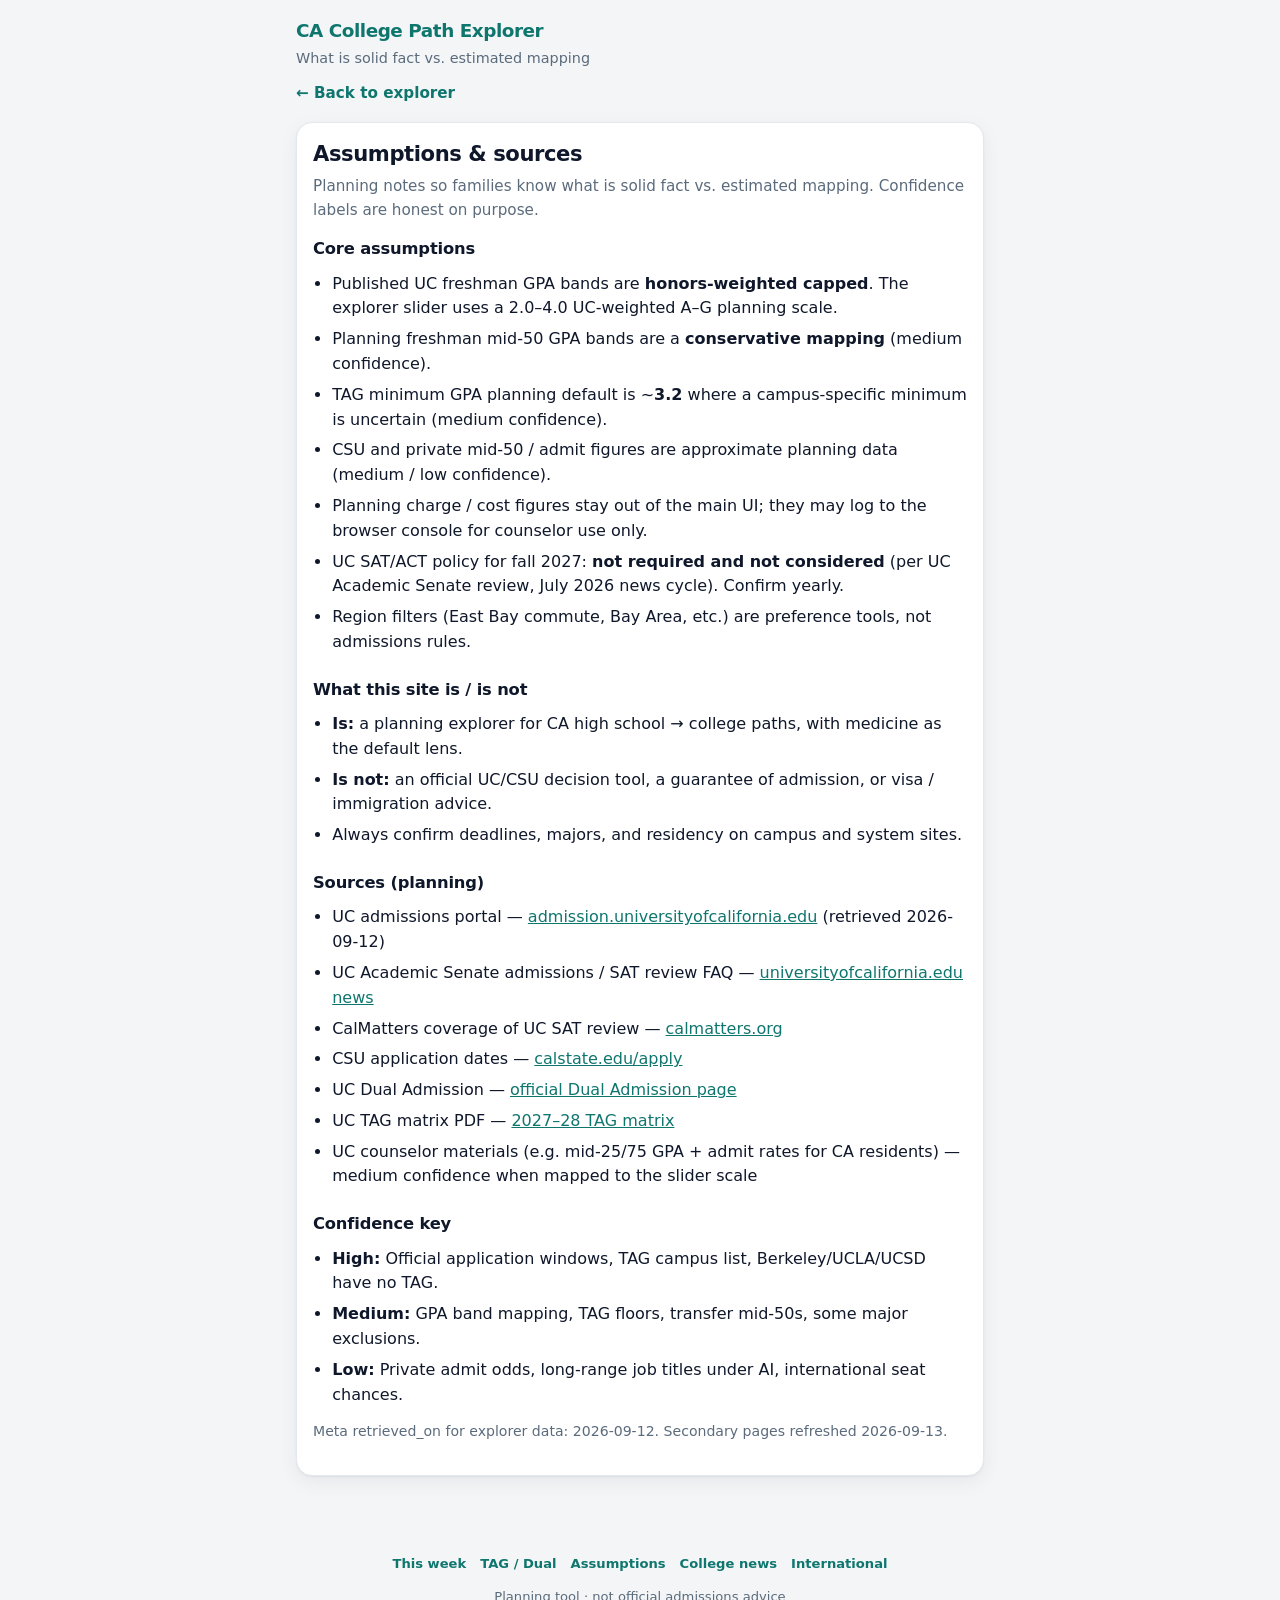
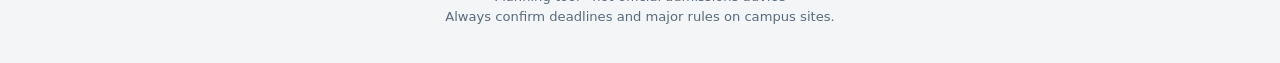
==== assumptions.html @ f8ac820b "Ship unlocked v3 explorer + footer pages Package marketplace UI, CA-default scope, TAG/news/internat" ====
<!DOCTYPE html>
<html lang="en">
<head>
<meta charset="UTF-8">
<meta name="viewport" content="width=device-width, initial-scale=1, viewport-fit=cover">
<meta name="theme-color" content="#0f766e">
<title>Assumptions & sources · CA College Path</title>
<style>

:root {
  --bg:#f3f5f7; --surface:#fff; --ink:#0f172a; --muted:#5b6b7c;
  --line:#e3e8ee; --line-strong:#c9d3dc;
  --accent:#0f766e; --accent-ink:#fff; --accent-soft:#e6f5f3; --accent-mid:#14b8a6;
  --banner:#fffbeb; --banner-line:#fcd34d;
  --radius:16px; --radius-sm:12px; --radius-pill:999px;
  --shadow:0 1px 2px rgba(15,23,42,.05),0 6px 20px rgba(15,23,42,.06);
  --tap:44px;
  --font:system-ui,-apple-system,BlinkMacSystemFont,"Segoe UI",Roboto,"Helvetica Neue",Arial,sans-serif;
  --space:16px; --wrap:720px;
}
*,*::before,*::after{box-sizing:border-box}
html{-webkit-text-size-adjust:100%;scroll-behavior:smooth}
body{margin:0;font-family:var(--font);font-size:16px;line-height:1.55;color:var(--ink);background:var(--bg);min-height:100dvh;-webkit-font-smoothing:antialiased}
a{color:var(--accent)}
a:focus-visible,button:focus-visible{outline:3px solid var(--accent-mid);outline-offset:2px}
.wrap{max-width:var(--wrap);margin:0 auto;padding:12px var(--space) 40px}
.hero{padding:8px 0 4px}
.hero .brand{font-weight:750;font-size:1.15rem;letter-spacing:-.025em;color:var(--accent);line-height:1.2;margin:0}
.hero .brand a{color:inherit;text-decoration:none}
.hero .pitch{margin:6px 0 0;color:var(--muted);font-size:.9rem;line-height:1.4}
.back-link{display:inline-flex;align-items:center;gap:6px;margin:10px 0 2px;font-weight:650;font-size:.95rem;text-decoration:none}
.panel{background:var(--surface);border:1px solid var(--line);border-radius:var(--radius);padding:18px 16px;margin:14px 0;box-shadow:var(--shadow)}
.panel h1{margin:0 0 8px;font-size:1.32rem;letter-spacing:-.02em;line-height:1.25}
.panel h2{margin:22px 0 10px;font-size:1.02rem;letter-spacing:-.01em}
.panel h2:first-of-type{margin-top:14px}
.lead{color:var(--muted);margin:0 0 8px;font-size:.95rem}
.note{background:var(--banner);border:1px solid var(--banner-line);border-radius:var(--radius-sm);padding:12px 14px;margin:14px 0;font-size:.92rem}
ul,ol{padding-left:1.2em;margin:8px 0 12px}
li{margin:6px 0}
.pill-row{display:flex;flex-wrap:wrap;gap:6px;margin:10px 0}
.pill{background:var(--accent-soft);color:var(--accent);font-size:.74rem;font-weight:650;padding:4px 10px;border-radius:var(--radius-pill)}
.campuses{display:grid;gap:8px;margin:12px 0}
.campus{border:1px solid var(--line);border-radius:var(--radius-sm);padding:12px 14px;background:#fafbfc}
.campus b{color:var(--accent)}
.checklist label{display:flex;gap:12px;align-items:flex-start;min-height:var(--tap);padding:10px 0;border-bottom:1px solid var(--line);cursor:pointer}
.checklist input{width:20px;height:20px;margin-top:2px;accent-color:var(--accent);flex-shrink:0}
.link-cards{display:grid;gap:10px;margin:12px 0}
.link-card{display:block;border:1px solid var(--line);border-radius:var(--radius-sm);padding:14px;text-decoration:none;color:inherit;background:#fafbfc}
.link-card:hover{border-color:var(--accent);background:var(--accent-soft)}
.link-card .title{font-weight:700;color:var(--accent);margin:0 0 4px}
.link-card .desc{margin:0;font-size:.88rem;color:var(--muted)}
.btn-row{display:flex;flex-wrap:wrap;gap:8px;margin:12px 0}
.btn{display:inline-flex;align-items:center;justify-content:center;min-height:var(--tap);padding:10px 16px;border-radius:var(--radius-sm);background:var(--accent);color:#fff!important;font-weight:650;text-decoration:none;border:none}
.btn.ghost{background:var(--surface);color:var(--ink)!important;border:1.5px solid var(--line-strong)}
.btn.ghost:hover{border-color:var(--accent);color:var(--accent)!important}
.muted{color:var(--muted);font-size:.88rem}
.site-footer{text-align:center;color:var(--muted);font-size:.82rem;padding:24px 16px 36px;line-height:1.55;max-width:var(--wrap);margin:0 auto}
.site-footer nav{display:flex;flex-wrap:wrap;gap:8px 14px;justify-content:center;margin-bottom:12px}
.site-footer nav a{color:var(--accent);font-weight:650;text-decoration:none}
.site-footer nav a:hover{text-decoration:underline}
.kbd-hint{font-size:.78rem;color:var(--muted);margin:8px 0 0}
@media (max-width:390px){.wrap{padding-left:12px;padding-right:12px}}

</style>
</head>
<body>
<main class="wrap">
  <header class="hero">
    <h1 class="brand"><a href="index.html">CA College Path Explorer</a></h1>
    <p class="pitch">What is solid fact vs. estimated mapping</p>
  </header>
  <a class="back-link" href="index.html">← Back to explorer</a>
  <article class="panel">
    <h1>Assumptions &amp; sources</h1>
    <p class="lead">Planning notes so families know what is solid fact vs. estimated mapping. Confidence labels are honest on purpose.</p>
    <h2>Core assumptions</h2>
    <ul>
      <li>Published UC freshman GPA bands are <b>honors-weighted capped</b>. The explorer slider uses a 2.0–4.0 UC-weighted A–G planning scale.</li>
      <li>Planning freshman mid-50 GPA bands are a <b>conservative mapping</b> (medium confidence).</li>
      <li>TAG minimum GPA planning default is ~<b>3.2</b> where a campus-specific minimum is uncertain (medium confidence).</li>
      <li>CSU and private mid-50 / admit figures are approximate planning data (medium / low confidence).</li>
      <li>Planning charge / cost figures stay out of the main UI; they may log to the browser console for counselor use only.</li>
      <li>UC SAT/ACT policy for fall 2027: <b>not required and not considered</b> (per UC Academic Senate review, July 2026 news cycle). Confirm yearly.</li>
      <li>Region filters (East Bay commute, Bay Area, etc.) are preference tools, not admissions rules.</li>
    </ul>
    <h2>What this site is / is not</h2>
    <ul>
      <li><b>Is:</b> a planning explorer for CA high school → college paths, with medicine as the default lens.</li>
      <li><b>Is not:</b> an official UC/CSU decision tool, a guarantee of admission, or visa / immigration advice.</li>
      <li>Always confirm deadlines, majors, and residency on campus and system sites.</li>
    </ul>
    <h2>Sources (planning)</h2>
    <ul>
      <li>UC admissions portal — <a href="https://admission.universityofcalifornia.edu/" rel="noopener" target="_blank">admission.universityofcalifornia.edu</a> (retrieved 2026-09-12)</li>
      <li>UC Academic Senate admissions / SAT review FAQ — <a href="https://www.universityofcalifornia.edu/news/press-releases-and-statements/academic-senate-review-admissions" rel="noopener" target="_blank">universityofcalifornia.edu news</a></li>
      <li>CalMatters coverage of UC SAT review — <a href="https://calmatters.org/education/higher-education/2026/07/uc-sat-california/" rel="noopener" target="_blank">calmatters.org</a></li>
      <li>CSU application dates — <a href="https://www.calstate.edu/apply/pages/application-dates-deadlines.aspx" rel="noopener" target="_blank">calstate.edu/apply</a></li>
      <li>UC Dual Admission — <a href="https://admission.universityofcalifornia.edu/admission-requirements/transfer-requirements/uc-transfer-programs/dual-admission.html" rel="noopener" target="_blank">official Dual Admission page</a></li>
      <li>UC TAG matrix PDF — <a href="https://admission.universityofcalifornia.edu/_assets/files/transfer-requirements/updated_202728-tag-matrix_ada.pdf" rel="noopener" target="_blank">2027–28 TAG matrix</a></li>
      <li>UC counselor materials (e.g. mid-25/75 GPA + admit rates for CA residents) — medium confidence when mapped to the slider scale</li>
    </ul>
    <h2>Confidence key</h2>
    <ul>
      <li><b>High:</b> Official application windows, TAG campus list, Berkeley/UCLA/UCSD have no TAG.</li>
      <li><b>Medium:</b> GPA band mapping, TAG floors, transfer mid-50s, some major exclusions.</li>
      <li><b>Low:</b> Private admit odds, long-range job titles under AI, international seat chances.</li>
    </ul>
    <p class="muted">Meta retrieved_on for explorer data: 2026-09-12. Secondary pages refreshed 2026-09-13.</p>
  </article>
</main>
<footer class="site-footer">
  <nav aria-label="More pages">
    <a href="this-week.html">This week</a>
    <a href="tag.html">TAG / Dual</a>
    <a href="assumptions.html">Assumptions</a>
    <a href="news.html">College news</a>
    <a href="international.html">International</a>
  </nav>
  <div>Planning tool · not official admissions advice<br>
  Always confirm deadlines and major rules on campus sites.</div>
</footer>
</body>
</html>
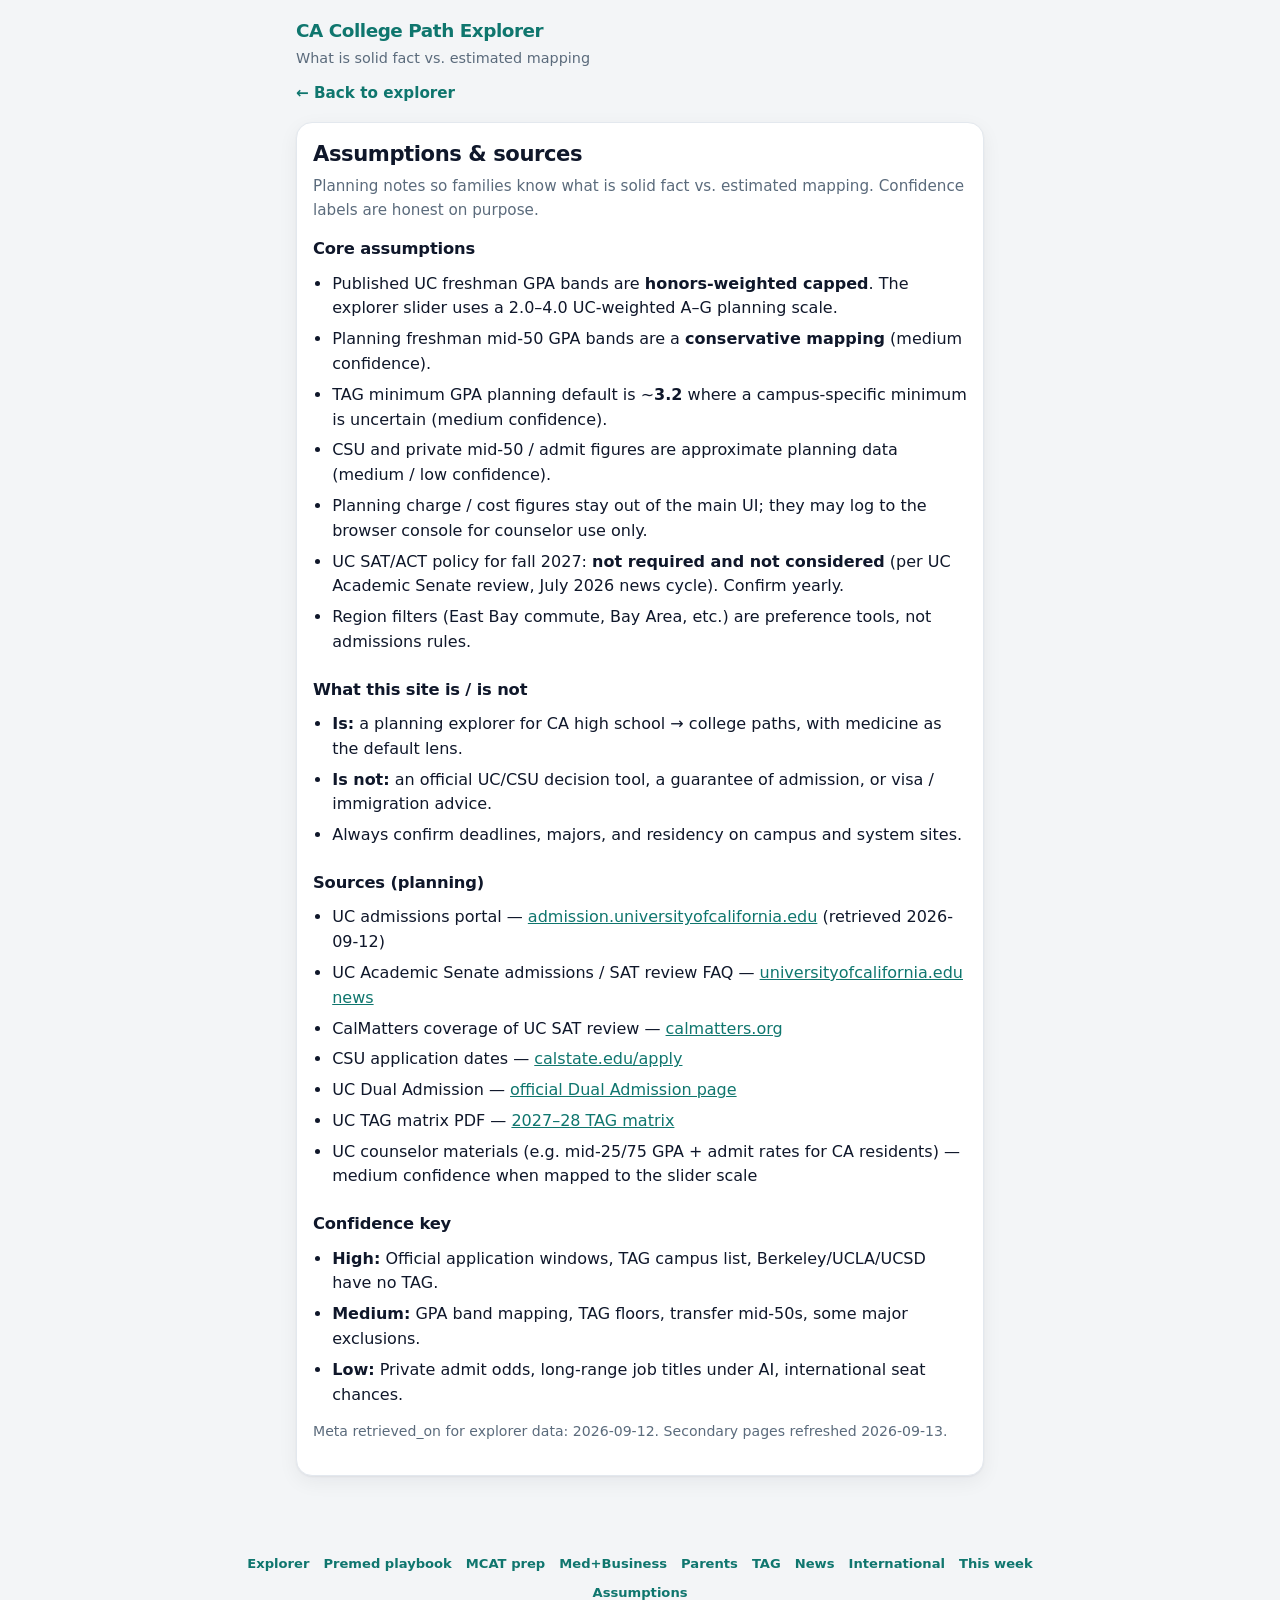
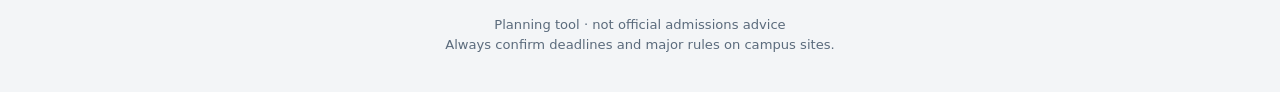
==== commit 167be023: "Add MCAT practice app, med+business playbook, and shared footer Ship original MCAT stretch/full prac" ====
--- a/assumptions.html
+++ b/assumptions.html
@@ -110,14 +110,20 @@
 </main>
 <footer class="site-footer">
   <nav aria-label="More pages">
+    <a href="index.html">Explorer</a>
+    <a href="premed-playbook.html">Premed playbook</a>
+    <a href="mcat-prep.html">MCAT prep</a>
+    <a href="med-business-playbook.html">Med+Business</a>
+    <a href="parents.html">Parents</a>
+    <a href="tag.html">TAG</a>
+    <a href="news.html">News</a>
+    <a href="international.html">International</a>
     <a href="this-week.html">This week</a>
-    <a href="tag.html">TAG / Dual</a>
     <a href="assumptions.html">Assumptions</a>
-    <a href="news.html">College news</a>
-    <a href="international.html">International</a>
   </nav>
   <div>Planning tool · not official admissions advice<br>
   Always confirm deadlines and major rules on campus sites.</div>
 </footer>
+<script src="footer.js"></script>
 </body>
 </html>
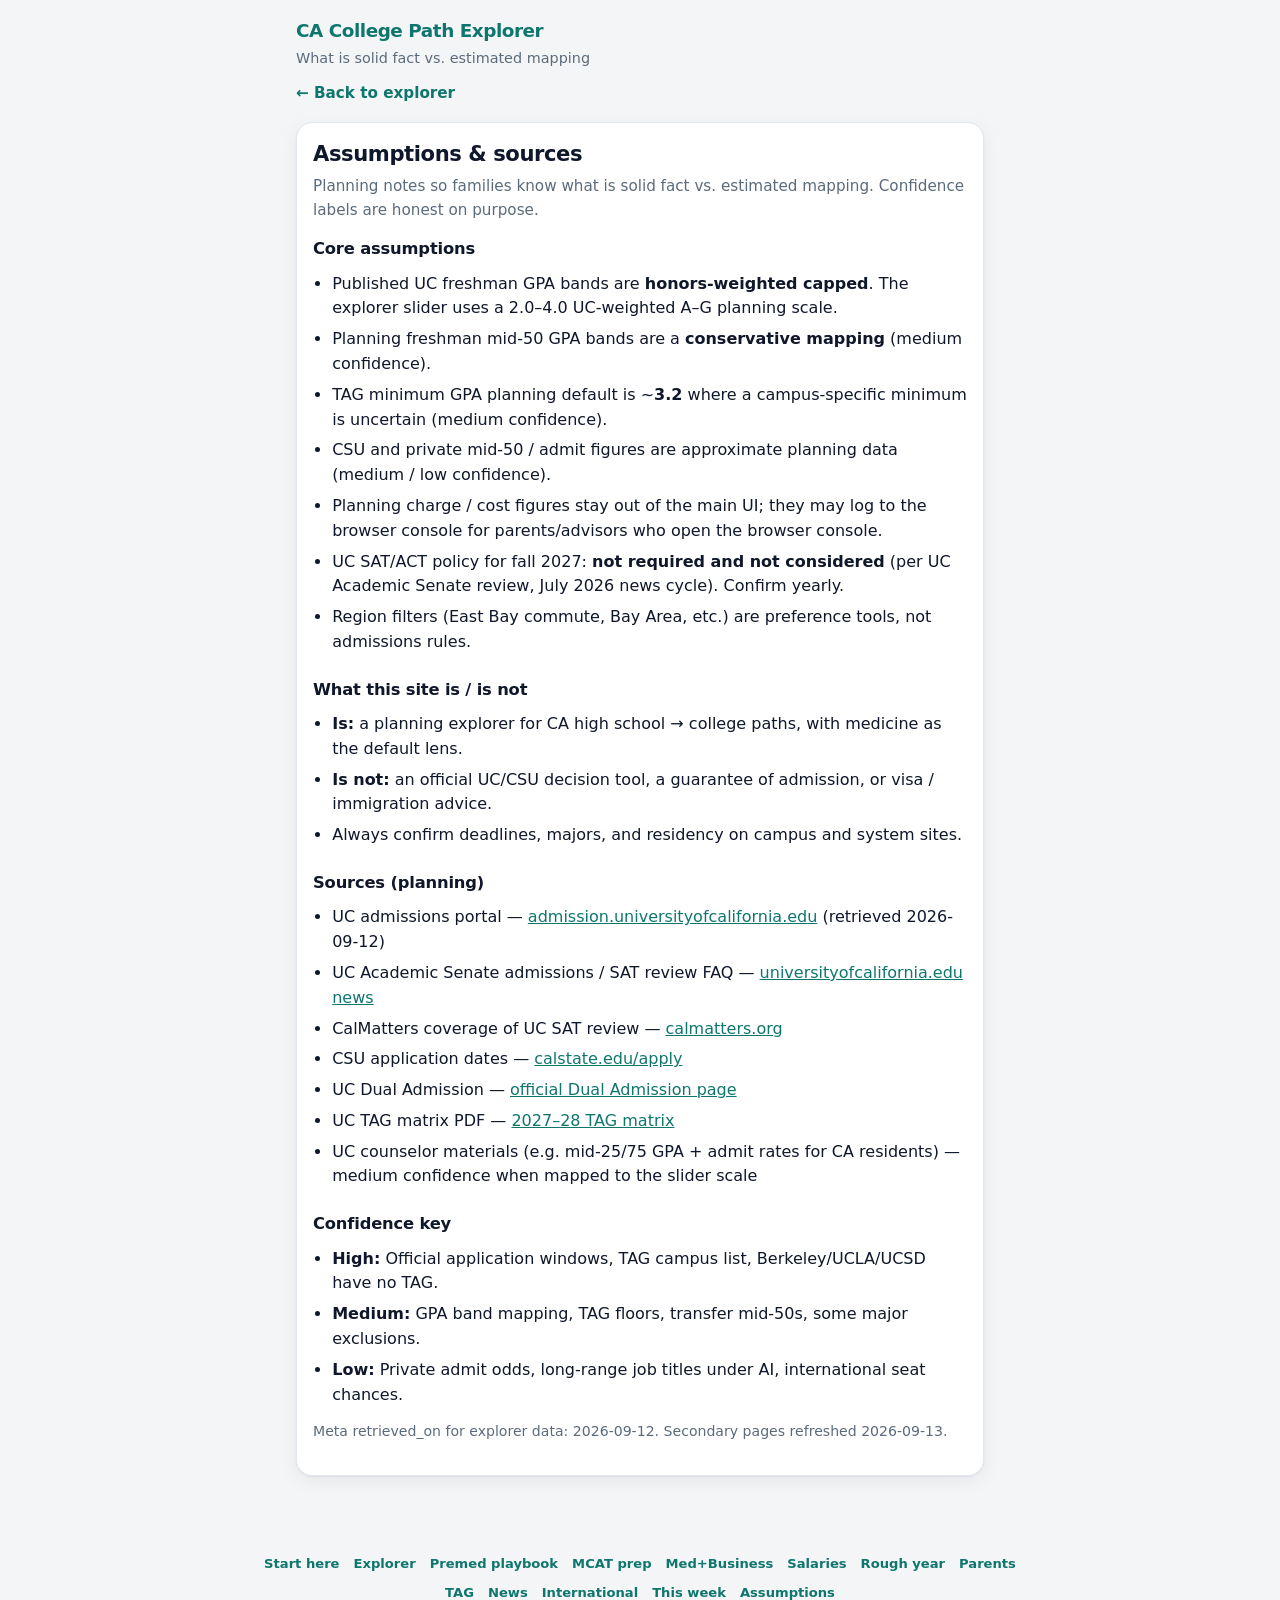
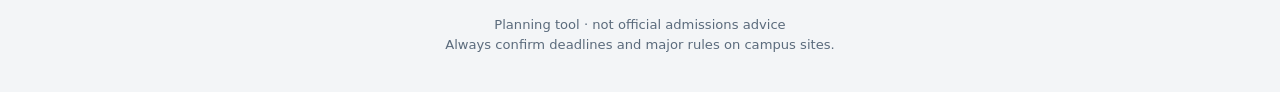
==== commit 6f6d12f1: "Add start-here hub and rough-year rebound guide Privacy-safe student navigation map plus generic GPA" ====
--- a/assumptions.html
+++ b/assumptions.html
@@ -79,7 +79,7 @@
       <li>Planning freshman mid-50 GPA bands are a <b>conservative mapping</b> (medium confidence).</li>
       <li>TAG minimum GPA planning default is ~<b>3.2</b> where a campus-specific minimum is uncertain (medium confidence).</li>
       <li>CSU and private mid-50 / admit figures are approximate planning data (medium / low confidence).</li>
-      <li>Planning charge / cost figures stay out of the main UI; they may log to the browser console for counselor use only.</li>
+      <li>Planning charge / cost figures stay out of the main UI; they may log to the browser console for parents/advisors who open the browser console.</li>
       <li>UC SAT/ACT policy for fall 2027: <b>not required and not considered</b> (per UC Academic Senate review, July 2026 news cycle). Confirm yearly.</li>
       <li>Region filters (East Bay commute, Bay Area, etc.) are preference tools, not admissions rules.</li>
     </ul>
